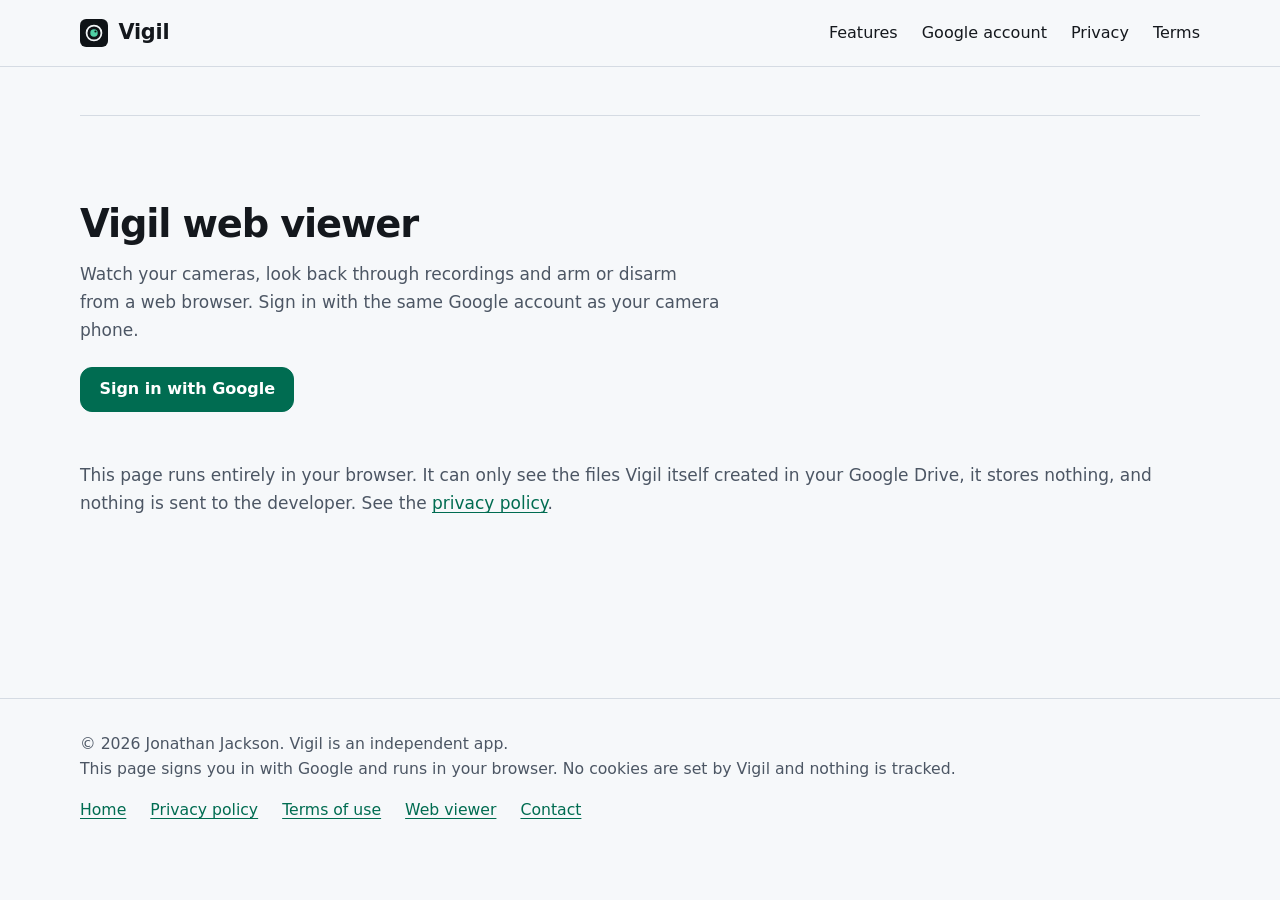
==== view/index.html @ 14001d72 "Add the web viewer and bring the site in line with the finished app Privacy policy updated for roles" ====
<!DOCTYPE html>
<html lang="en-GB">
<head>
<meta charset="utf-8">
<meta name="viewport" content="width=device-width, initial-scale=1">
<title>Web viewer | Vigil</title>
<meta name="description" content="Watch your Vigil cameras, play recordings and arm or disarm from a web browser.">
<meta name="author" content="Jonathan Jackson">
<link rel="canonical" href="https://customgpter.github.io/vigil/view/index.html">
<meta name="theme-color" content="#0b0d10" media="(prefers-color-scheme: dark)">
<meta name="theme-color" content="#f6f8fa" media="(prefers-color-scheme: light)">
<meta property="og:type" content="website">
<meta property="og:site_name" content="Vigil">
<meta property="og:title" content="Web viewer | Vigil">
<meta property="og:description" content="Watch your Vigil cameras, play recordings and arm or disarm from a web browser.">
<meta property="og:url" content="https://customgpter.github.io/vigil/view/index.html">
<meta property="og:locale" content="en_GB">
<meta name="twitter:card" content="summary">
<link rel="icon" href="../assets/favicon.svg" type="image/svg+xml">
<link rel="stylesheet" href="../assets/site.css?v=1">
<link rel="stylesheet" href="../assets/viewer.css?v=1">
<meta name="robots" content="noindex">

</head>
<body>
<a class="skip" href="#main">Skip to content</a>
<header class="masthead">
<div class="wrap">
<a class="brand" href="../" aria-label="Vigil home"><svg viewBox="0 0 64 64" aria-hidden="true"><rect width="64" height="64" rx="14" fill="#0f1317"/><circle cx="32" cy="32" r="17" fill="none" stroke="#f2f5f7" stroke-width="4"/><circle cx="32" cy="32" r="8.5" fill="#4fd1a5"/><circle cx="35.4" cy="28.6" r="2.5" fill="#0f1317"/></svg><span>Vigil</span></a>
<nav aria-label="Main"><ul><li><a href="../#features">Features</a></li><li><a href="../#google">Google account</a></li><li><a href="../privacy.html">Privacy</a></li><li><a href="../terms.html">Terms</a></li></ul></nav>
</div>
</header>
<main id="main" class="viewer">
<div class="wrap">

<section id="v-signin">
<h1>Vigil web viewer</h1>
<p class="vlede">Watch your cameras, look back through recordings and arm or disarm from a web browser. Sign in with the same Google account as your camera phone.</p>
<p><button type="button" class="vbtn primary" id="v-signin-btn">Sign in with Google</button></p>
<p class="vnote" id="v-signin-note" role="status"></p>
<p class="vnote">This page runs entirely in your browser. It can only see the files Vigil itself created in your Google Drive, it stores nothing, and nothing is sent to the developer. See the <a href="../privacy.html#website">privacy policy</a>.</p>
</section>

<div class="vrenew" id="v-renew" hidden>
<p>Google signs this page out after an hour. Renew now to carry on without a break.</p>
<button type="button" class="vbtn primary" id="v-renew-btn">Stay signed in</button>
</div>

<section id="v-home" hidden>
<div class="vbar"><h1>Your cameras</h1><span class="vaccount" id="v-account"></span><button type="button" class="vbtn" id="v-signout">Sign out</button></div>
<p class="vnote" id="v-home-note" role="status"></p>
<div class="vgrid" id="v-grid"></div>
<h2>Alerts while this page is open</h2>
<label class="vcheck"><input type="checkbox" id="v-notify"> Show them as notifications on this device too</label>
<p class="vnote" id="v-notify-note"></p>
<p class="vnote" id="v-alerts-empty">Nothing yet. New alerts appear here within about 15 seconds.</p>
<ul class="valerts" id="v-alerts" aria-live="polite"></ul>
</section>

<section id="v-camera" hidden>
<div class="vbar"><button type="button" class="vbtn" id="v-back">All cameras</button><h1 id="v-name"></h1><span class="vpill" id="v-status"></span></div>
<div class="vstage"><img id="v-still" alt="Latest still picture from the camera" hidden><video id="v-video" playsinline autoplay hidden></video></div>
<p class="vstage-note" id="v-stage-note" role="status"></p>
<div class="vcontrols">
<button type="button" class="vbtn" id="v-arm" aria-pressed="false">Arm</button>
<button type="button" class="vbtn danger" id="v-siren" aria-pressed="false">Siren</button>
<button type="button" class="vbtn" id="v-flash">Flash torch</button>
<button type="button" class="vbtn" id="v-mute">Mute</button>
<form class="vsay" id="v-say-form"><input type="text" id="v-say" maxlength="200" placeholder="Type something for the camera to say" aria-label="Something for the camera to say out loud"><button type="submit" class="vbtn">Say it</button></form>
</div>
<p class="vnote" id="v-note" role="status"></p>

<h2>Recordings</h2>
<div class="vday"><label for="v-day">Day</label><input type="date" id="v-day"><button type="button" class="vbtn" id="v-refresh">Refresh</button></div>
<div class="vrenew" id="v-locked" hidden><p id="v-locked-text"></p><button type="button" class="vbtn" id="v-locked-btn">Enter passphrase</button></div>
<p class="vfilm"><button type="button" class="vbtn" id="v-film" hidden>Play the day in a minute (time-lapse)</button></p>
<p class="vnote" id="v-rec-note" role="status"></p>
<ul class="vclips" id="v-clips"></ul>
</section>

<dialog class="vplayer" id="v-player" aria-labelledby="v-player-title">
<div class="vplayer-head"><h2 id="v-player-title"></h2><button type="button" class="vbtn" id="v-player-close">Close</button></div>
<p class="vnote" id="v-player-note" role="status"></p>
<video id="v-player-video" controls playsinline hidden></video>
<div class="vplayer-actions" id="v-player-actions" hidden>
<a id="v-player-save" href="#" download>Save to this device</a>
<button type="button" class="vbtn" id="v-player-star">Star to keep</button>
<button type="button" class="vbtn" id="v-player-delete">Delete</button>
</div>
</dialog>

<dialog class="vplayer vpass" id="v-pass" aria-labelledby="v-pass-title">
<form id="v-pass-form">
<h2 id="v-pass-title">Passphrase</h2>
<p class="vnote">Type the passphrase that was set on the camera phone. It stays in this page only and is forgotten when you close it.</p>
<p><input type="password" id="v-pass-input" autocomplete="off" aria-label="Passphrase"></p>
<p class="vnote problem" id="v-pass-note" role="status"></p>
<div class="vplayer-actions"><button type="submit" class="vbtn primary">Open recordings</button><button type="button" class="vbtn" id="v-pass-cancel">Cancel</button></div>
</form>
</dialog>

</div>
</main>
<footer class="colophon">
<div class="wrap">
<div>
<p>&copy; 2026 Jonathan Jackson. Vigil is an independent app.</p>
<p>This page signs you in with Google and runs in your browser. No cookies are set by Vigil and nothing is tracked.</p>
</div>
<nav aria-label="Footer"><ul>
<li><a href="../">Home</a></li>
<li><a href="../privacy.html">Privacy policy</a></li>
<li><a href="../terms.html">Terms of use</a></li>
<li><a href="../view/">Web viewer</a></li>
<li><a href="https://github.com/CustomGPTer/vigil/issues">Contact</a></li>
</ul></nav>
</div>
</footer>
<script src="https://accounts.google.com/gsi/client" async defer></script>
<script src="../assets/viewer.js?v=1" defer></script>
</body>
</html>
---- assets/site.css ----
:root{
  --page:#0b0d10; --panel:#12151a; --raised:#181c22; --ink:#eceff3; --soft:#9aa4b2; --rule:#232a33;
  --accent:#4fd1a5; --accent-ink:#00382a; --warn:#f5b94c; --rec:#ff4d4f;
  --sans:system-ui,-apple-system,"Segoe UI",Roboto,"Helvetica Neue",Arial,sans-serif;
  --mono:ui-monospace,SFMono-Regular,Menlo,Consolas,"Liberation Mono",monospace;
  color-scheme:dark light;
}
@media (prefers-color-scheme:light){
  :root{--page:#f6f8fa; --panel:#ffffff; --raised:#eff2f6; --ink:#14181d; --soft:#4c5664; --rule:#d5dbe3;
    --accent:#006c51; --accent-ink:#ffffff; --warn:#7a5900; --rec:#d92d2f}
}

*,*::before,*::after{box-sizing:border-box}
html{-webkit-text-size-adjust:100%;scroll-behavior:smooth}
@media (prefers-reduced-motion:reduce){html{scroll-behavior:auto}}
body{margin:0;background:var(--page);color:var(--ink);font:400 1.0625rem/1.65 var(--sans);text-rendering:optimizeLegibility}
img,svg{max-width:100%;display:block}
a{color:var(--accent);text-decoration-thickness:.06em;text-underline-offset:.18em}
a:hover{text-decoration-thickness:.12em}
:focus-visible{outline:3px solid var(--accent);outline-offset:3px;border-radius:4px}
code{font:.9em/1 var(--mono);overflow-wrap:anywhere}
.skip{position:absolute;left:-999px;top:0;background:var(--ink);color:var(--page);padding:.6rem 1rem;z-index:10}
.skip:focus{left:.5rem;top:.5rem}

.wrap{width:min(70rem,100% - 2.5rem);margin-inline:auto}
.measure{max-width:44rem}

/* ---------- masthead */
.masthead{border-bottom:1px solid var(--rule)}
.masthead .wrap{display:flex;flex-wrap:wrap;align-items:center;justify-content:space-between;gap:.5rem 2rem;padding-block:1rem}
.brand{display:inline-flex;align-items:center;gap:.65rem;font:700 1.3rem/1 var(--sans);color:var(--ink);text-decoration:none;letter-spacing:-.01em}
.brand svg{width:1.75rem;height:1.75rem;flex:none}
.masthead nav ul{display:flex;flex-wrap:wrap;gap:.25rem 1.5rem;list-style:none;margin:0;padding:0;font-size:1rem;line-height:1.4}
.masthead nav a{color:var(--ink);text-decoration:none;padding-block:.35rem;display:inline-block}
.masthead nav a:hover,.masthead nav a[aria-current="page"]{text-decoration:underline;text-decoration-color:var(--accent);text-decoration-thickness:.14em;text-underline-offset:.4em}

/* ---------- hero */
.hero{padding-block:clamp(2.5rem,7vw,5.5rem) clamp(2.5rem,6vw,4.5rem)}
.hero-grid{display:grid;gap:clamp(2rem,5vw,4rem);align-items:center}
@media (min-width:60rem){.hero-grid{grid-template-columns:minmax(0,5fr) minmax(0,6fr)}}
h1{font:700 clamp(2.4rem,6vw,4rem)/1.06 var(--sans);letter-spacing:-.03em;margin:0 0 1.4rem;text-wrap:balance}
.lede{font-size:clamp(1.12rem,2vw,1.28rem);line-height:1.58;color:var(--soft);margin:0 0 1.3rem;max-width:34rem}
.facts{font-size:1rem;line-height:1.5;color:var(--soft);margin:0}
.status{display:inline-flex;align-items:center;gap:.6rem;border:1px solid var(--rule);background:var(--panel);border-radius:999px;padding:.55rem 1.1rem;font-weight:700;font-size:1rem;margin:.4rem 0 1rem}
.status::before{content:"";width:.6rem;height:.6rem;border-radius:50%;background:var(--warn)}

/* the viewfinder: what the camera phone sees */
.view{position:relative;aspect-ratio:16/10;border-radius:20px;border:1px solid var(--rule);overflow:hidden;color:#eceff3;
  background:
    radial-gradient(120% 90% at 70% 10%,#22303a 0,#11171d 55%,#080a0d 100%)}
.view .floor{position:absolute;inset:auto 0 0 0;height:36%;background:linear-gradient(#0e1318,#06080a);border-top:1px solid #1d2630}
.view .door{position:absolute;left:11%;bottom:36%;width:17%;height:46%;border:2px solid #2b3945;border-bottom:0;border-radius:4px 4px 0 0;background:#0d1217}
.view .door::after{content:"";position:absolute;right:12%;top:52%;width:7%;aspect-ratio:1;border-radius:50%;background:#3a4b59}
.view .figure{position:absolute;left:52%;bottom:20%;width:9%;height:43%}
.view .figure::before{content:"";position:absolute;left:27%;top:0;width:46%;aspect-ratio:1;border-radius:50%;background:#33424f}
.view .figure::after{content:"";position:absolute;left:8%;right:8%;top:21%;bottom:0;border-radius:42% 42% 12% 12%;background:#2a3742}
.view .box{position:absolute;left:47.5%;bottom:17%;width:18%;height:50%;border:2px solid var(--accent);border-radius:6px}
.view .box span{position:absolute;left:-2px;top:-1.75rem;background:var(--accent);color:var(--accent-ink);font:700 .78rem/1 var(--sans);padding:.38rem .55rem;border-radius:4px;white-space:nowrap}
.view .pill{position:absolute;top:4.5%;font:700 .8rem/1 var(--sans);background:rgba(0,0,0,.6);padding:.5rem .8rem;border-radius:999px;display:inline-flex;align-items:center;gap:.5rem}
.view .pill::before{content:"";width:.5rem;height:.5rem;border-radius:50%;background:var(--dot)}
.view .watching{left:4%;--dot:#4fd1a5}
.view .rec{left:calc(4% + 7.6rem);--dot:#ff4d4f}
.view .stamp{position:absolute;left:4%;bottom:5%;font:700 .78rem/1 var(--mono);background:rgba(0,0,0,.45);padding:.45rem .6rem;border-radius:3px;letter-spacing:.02em}
.view .corner{position:absolute;width:7%;aspect-ratio:1;border:2px solid rgba(236,239,243,.5)}
.view .c1{right:4%;top:6%;border-left:0;border-bottom:0}
.view .c2{right:4%;bottom:6%;border-left:0;border-top:0}
@media (max-width:30rem){.view .rec{display:none}}
@media (prefers-reduced-motion:no-preference){
  .view .rec::before{animation:blink 1.4s ease-in-out infinite}
  .view .box{animation:lock .9s cubic-bezier(.2,.8,.25,1) .4s both}
  @keyframes blink{50%{opacity:.25}}
  @keyframes lock{from{opacity:0;transform:scale(1.18)}to{opacity:1;transform:none}}
}

/* ---------- sections */
section{padding-block:clamp(3rem,7vw,5.5rem)}
section{border-top:1px solid var(--rule)}
h2{font:700 clamp(1.65rem,3.3vw,2.3rem)/1.15 var(--sans);letter-spacing:-.02em;margin:0 0 1rem;text-wrap:balance}
h3{font:700 1.08rem/1.35 var(--sans);margin:0 0 .3rem}
p{margin:0 0 1rem}
.intro{color:var(--soft);max-width:40rem;margin-bottom:2.2rem}

.steps{list-style:none;counter-reset:s;margin:0;padding:0;display:grid;gap:2rem 3rem}
@media (min-width:52rem){.steps{grid-template-columns:repeat(3,minmax(0,1fr))}}
.steps li{counter-increment:s;border-top:2px solid var(--accent);padding-top:1rem}
.steps li::before{content:counter(s);font:700 1rem/1 var(--mono);color:var(--accent);display:block;margin-bottom:.7rem}
.steps p{margin:0;color:var(--soft)}

.features{display:grid;gap:0 3.5rem;margin:0}
@media (min-width:46rem){.features{grid-template-columns:repeat(2,minmax(0,1fr))}}
.features div{padding:1.15rem 0;border-top:1px solid var(--rule)}
.features dt{font-weight:700;font-size:1.08rem;line-height:1.35}
.features dd{margin:.25rem 0 0;color:var(--soft)}

.scroll{overflow-x:auto}
table{width:100%;border-collapse:collapse;font-size:1rem;line-height:1.5}
th,td{text-align:left;vertical-align:top;padding:.85rem 1.2rem .85rem 0;border-top:1px solid var(--rule)}
thead th{border-top:0;color:var(--soft);font-weight:400;padding-top:0}
tbody th{font-weight:700;min-width:11rem}
tr:last-child>*{border-bottom:1px solid var(--rule)}
.after-table{margin-top:1.5rem}

.plain{list-style:none;margin:0;padding:0;display:grid;gap:1.6rem 3rem}
@media (min-width:52rem){.plain{grid-template-columns:repeat(3,minmax(0,1fr))}}
.plain p{color:var(--soft);margin:0}

.faq{display:grid;gap:1.8rem 3.5rem}
@media (min-width:52rem){.faq{grid-template-columns:repeat(2,minmax(0,1fr))}}
.faq p{color:var(--soft);margin:0}

/* ---------- document pages */
.doc{padding-block:clamp(2.5rem,6vw,4.5rem) clamp(3rem,7vw,5rem)}
.doc h1{font-size:clamp(2.1rem,5vw,3.1rem)}
.doc .lede{max-width:none}
.doc h2{font-size:1.45rem;margin-top:2.8rem;scroll-margin-top:1.5rem}
.doc h3{margin-top:1.6rem}
.doc ul{padding-left:1.25rem;margin:0 0 1rem}
.doc li{margin:.4rem 0}
.contents{border-block:1px solid var(--rule);padding-block:1rem;margin-block:2rem;font-size:1rem;line-height:1.5}
.contents ul{list-style:none;margin:.4rem 0 0;padding:0;columns:2 14rem;column-gap:2rem}
.contents li{margin:.2rem 0;break-inside:avoid}
.note{border-left:3px solid var(--accent);padding:.2rem 0 .2rem 1.1rem;color:var(--soft)}

/* ---------- colophon */
.colophon{border-top:1px solid var(--rule);font-size:.98rem;line-height:1.6;color:var(--soft)}
.colophon .wrap{display:flex;flex-wrap:wrap;justify-content:space-between;gap:1rem 3rem;padding-block:2rem 2.6rem}
.colophon ul{display:flex;flex-wrap:wrap;gap:.3rem 1.5rem;list-style:none;margin:0;padding:0}
.colophon p{margin:0}

/* ---------- download */
.download{display:inline-block;background:var(--accent);color:var(--accent-ink);font:700 1.1rem/1 var(--sans);padding:1.05rem 1.5rem;border-radius:14px;text-decoration:none;margin:.4rem 0 1rem}
.download:hover{filter:brightness(1.08)}
---- assets/viewer.css ----
/* Vigil web viewer */
.viewer{padding-block:clamp(1.5rem,4vw,3rem) clamp(3rem,7vw,5rem)}
.viewer h1{font-size:clamp(1.7rem,4vw,2.4rem);margin:0}
.viewer h2{font-size:1.3rem;margin:2.4rem 0 .8rem}
.viewer [hidden]{display:none !important}
.vlede{color:var(--soft);max-width:40rem;margin:1rem 0 1.4rem}
.vnote{color:var(--soft);margin:.8rem 0;min-height:1.2em}
.vnote.problem{color:var(--rec)}

.vbtn{font:700 1rem/1 var(--sans);border:1px solid var(--rule);background:var(--panel);color:var(--ink);border-radius:12px;padding:.85rem 1.15rem;cursor:pointer}
.vbtn:hover{background:var(--raised)}
.vbtn:disabled{opacity:.5;cursor:not-allowed}
.vbtn.primary{background:var(--accent);border-color:var(--accent);color:var(--accent-ink)}
.vbtn.primary:hover{filter:brightness(1.08)}
.vbtn[aria-pressed="true"]{background:var(--accent);border-color:var(--accent);color:var(--accent-ink)}
.vbtn.danger[aria-pressed="true"]{background:var(--rec);border-color:var(--rec);color:#fff}

.vbar{display:flex;flex-wrap:wrap;align-items:center;gap:.6rem 1rem;margin-bottom:1.2rem}
.vbar h1{flex:1 1 12rem}
.vbar .vaccount{color:var(--soft);font-size:.95rem;overflow-wrap:anywhere}
.vrenew{display:flex;flex-wrap:wrap;align-items:center;gap:.6rem 1rem;border:1px solid var(--warn);border-radius:14px;padding:.8rem 1rem;margin-bottom:1.2rem}
.vrenew p{margin:0;flex:1 1 14rem}

.vgrid{display:grid;gap:1rem;grid-template-columns:repeat(auto-fill,minmax(min(100%,17rem),1fr))}
.vcard{display:flex;flex-direction:column;gap:.25rem;text-align:left;font:inherit;color:inherit;background:none;border:0;padding:0;cursor:pointer;border-radius:18px}
.vframe{position:relative;display:block;aspect-ratio:16/10;border-radius:18px;border:1px solid var(--rule);background:var(--raised);overflow:hidden}
.vframe img{width:100%;height:100%;object-fit:cover}
.vcard-name{font-weight:700;margin-top:.5rem;padding-inline:.3rem}
.vcard-detail{color:var(--soft);font-size:.92rem;padding-inline:.3rem}

.vpill{display:inline-flex;align-items:center;gap:.45rem;font:700 .8rem/1 var(--sans);background:rgba(0,0,0,.62);color:#fff;padding:.45rem .75rem;border-radius:999px}
.vpill::before{content:"";width:.5rem;height:.5rem;border-radius:50%;background:#9aa4b2}
.vpill.ok::before{background:#4fd1a5}
.vpill.warn::before{background:#f5b94c}
.vpill.rec::before{background:#ff4d4f}
.vframe .vpill{position:absolute;left:.6rem;top:.6rem}

.vstage{position:relative;background:#000;border-radius:18px;overflow:hidden;aspect-ratio:16/9;max-height:72vh;margin-inline:auto;border:1px solid var(--rule)}
.vstage video,.vstage img{position:absolute;inset:0;width:100%;height:100%;object-fit:contain}
.vstage-note{color:var(--soft);margin:.8rem 0 0;min-height:1.2em}
.vcontrols{display:flex;flex-wrap:wrap;gap:.6rem;margin-top:1rem;align-items:center}
.vsay{display:flex;gap:.6rem;flex:1 1 16rem}
.vsay input,.vday input{font:inherit;color:var(--ink);background:var(--panel);border:1px solid var(--rule);border-radius:12px;padding:.7rem .9rem;min-width:0}
.vsay input{flex:1}
.vday{display:flex;flex-wrap:wrap;align-items:center;gap:.6rem 1rem}

.vclips{list-style:none;margin:1rem 0 0;padding:0;display:grid;gap:.6rem}
.vclip{display:flex;align-items:center;gap:.9rem;width:100%;text-align:left;font:inherit;color:inherit;background:var(--panel);border:1px solid var(--rule);border-radius:14px;padding:.55rem;cursor:pointer}
.vclip:hover{background:var(--raised)}
.vclip-thumb{width:6.5rem;aspect-ratio:16/10;object-fit:cover;border-radius:10px;background:var(--raised);flex:none}
.vclip-words{display:flex;flex-direction:column;gap:.15rem;min-width:0}
.vclip-title{font-weight:700}
.vclip-detail{color:var(--soft);font-size:.92rem}
.vfilm{margin-top:1rem}

.valerts{list-style:none;margin:.8rem 0 0;padding:0;display:grid;gap:.4rem}
.valerts li{border:1px solid var(--rule);border-radius:12px;padding:.6rem .9rem;background:var(--panel)}
.valerts li.critical{border-color:var(--rec)}
.valerts li span{color:var(--soft)}
.vcheck{display:flex;align-items:center;gap:.6rem;margin:.4rem 0}
.vcheck input{width:1.15rem;height:1.15rem;accent-color:var(--accent)}

.vplayer{border:1px solid var(--rule);border-radius:18px;background:var(--panel);color:var(--ink);padding:1.2rem;width:min(60rem,100% - 2rem);max-height:calc(100% - 2rem)}
.vplayer::backdrop{background:rgba(0,0,0,.72)}
.vplayer-head{display:flex;align-items:center;gap:1rem;justify-content:space-between}
.vplayer-head h2{margin:0;font-size:1.2rem}
.vplayer video{width:100%;max-height:62vh;background:#000;border-radius:12px;margin-top:.8rem}
.vplayer-actions{display:flex;flex-wrap:wrap;gap:.6rem;margin-top:1rem;align-items:center}
.vplayer-actions a{font-weight:700}
.vpass{width:min(30rem,100% - 2rem)}
.vpass h2{margin:0 0 .4rem}
.vpass input{font:inherit;color:var(--ink);background:var(--page);border:1px solid var(--rule);border-radius:12px;padding:.7rem .9rem;width:100%}
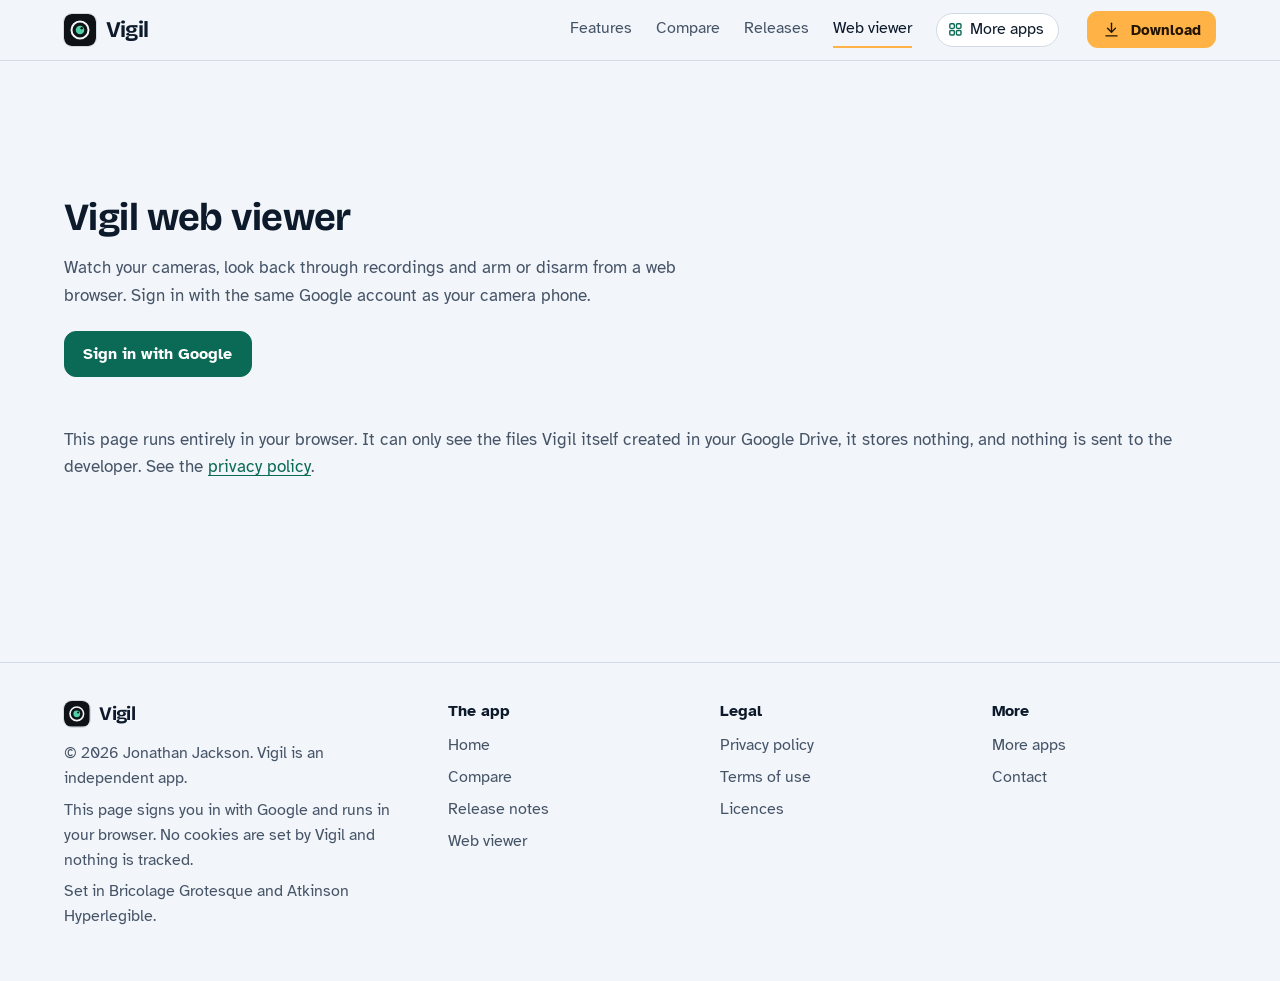
==== commit 970c14e8: "Redesign the site for the 1.0 release Add the download, a compare page, release notes, licences and " ====
--- a/view/index.html
+++ b/view/index.html
@@ -6,18 +6,25 @@
 <title>Web viewer | Vigil</title>
 <meta name="description" content="Watch your Vigil cameras, play recordings and arm or disarm from a web browser.">
 <meta name="author" content="Jonathan Jackson">
-<link rel="canonical" href="https://customgpter.github.io/vigil/view/index.html">
-<meta name="theme-color" content="#0b0d10" media="(prefers-color-scheme: dark)">
-<meta name="theme-color" content="#f6f8fa" media="(prefers-color-scheme: light)">
+<link rel="canonical" href="https://customgpter.github.io/vigil/view/">
+<meta name="theme-color" content="#f2f5f9" media="(prefers-color-scheme: light)">
+<meta name="theme-color" content="#0a111b" media="(prefers-color-scheme: dark)">
 <meta property="og:type" content="website">
 <meta property="og:site_name" content="Vigil">
 <meta property="og:title" content="Web viewer | Vigil">
 <meta property="og:description" content="Watch your Vigil cameras, play recordings and arm or disarm from a web browser.">
-<meta property="og:url" content="https://customgpter.github.io/vigil/view/index.html">
+<meta property="og:url" content="https://customgpter.github.io/vigil/view/">
+<meta property="og:image" content="https://customgpter.github.io/vigil/assets/og.png">
+<meta property="og:image:width" content="1200">
+<meta property="og:image:height" content="630">
+<meta property="og:image:alt" content="A night-time camera view of a hallway with a person outlined in the doorway, beside the Vigil name">
 <meta property="og:locale" content="en_GB">
-<meta name="twitter:card" content="summary">
+<meta name="twitter:card" content="summary_large_image">
 <link rel="icon" href="../assets/favicon.svg" type="image/svg+xml">
-<link rel="stylesheet" href="../assets/site.css?v=1">
+<link rel="apple-touch-icon" href="../assets/apple-touch-icon.png">
+<link rel="preload" href="../assets/fonts/bricolage-grotesque-latin.woff2" as="font" type="font/woff2" crossorigin>
+<link rel="preload" href="../assets/fonts/atkinson-hyperlegible-latin-400-normal.woff2" as="font" type="font/woff2" crossorigin>
+<link rel="stylesheet" href="../assets/site.css?v=2">
 <link rel="stylesheet" href="../assets/viewer.css?v=1">
 <meta name="robots" content="noindex">
 
@@ -27,7 +34,8 @@
 <header class="masthead">
 <div class="wrap">
 <a class="brand" href="../" aria-label="Vigil home"><svg viewBox="0 0 64 64" aria-hidden="true"><rect width="64" height="64" rx="14" fill="#0f1317"/><circle cx="32" cy="32" r="17" fill="none" stroke="#f2f5f7" stroke-width="4"/><circle cx="32" cy="32" r="8.5" fill="#4fd1a5"/><circle cx="35.4" cy="28.6" r="2.5" fill="#0f1317"/></svg><span>Vigil</span></a>
-<nav aria-label="Main"><ul><li><a href="../#features">Features</a></li><li><a href="../#google">Google account</a></li><li><a href="../privacy.html">Privacy</a></li><li><a href="../terms.html">Terms</a></li></ul></nav>
+<nav aria-label="Main"><ul><li><a href="../#features">Features</a></li><li><a href="../compare.html">Compare</a></li><li><a href="../releases.html">Releases</a></li><li class="wide"><a href="../view/" aria-current="page">Web viewer</a></li><li><a class="more-apps" href="../more-apps.html"><svg class="ico" viewBox="0 0 24 24" aria-hidden="true"><rect x="4" y="4" width="6.5" height="6.5" rx="1.6"/><rect x="13.5" y="4" width="6.5" height="6.5" rx="1.6"/><rect x="4" y="13.5" width="6.5" height="6.5" rx="1.6"/><rect x="13.5" y="13.5" width="6.5" height="6.5" rx="1.6"/></svg>More apps</a></li></ul></nav>
+<a class="button small" href="https://github.com/CustomGPTer/vigil/releases/latest/download/Vigil.apk"><svg class="ico" viewBox="0 0 24 24" aria-hidden="true"><path d="M12 4v11"/><path d="M7 10.5l5 5 5-5"/><path d="M5 20h14"/></svg>Download</a>
 </div>
 </header>
 <main id="main" class="viewer">
@@ -104,14 +112,24 @@
 <footer class="colophon">
 <div class="wrap">
 <div>
+<a class="brand" href="../" aria-label="Vigil home"><svg viewBox="0 0 64 64" aria-hidden="true"><rect width="64" height="64" rx="14" fill="#0f1317"/><circle cx="32" cy="32" r="17" fill="none" stroke="#f2f5f7" stroke-width="4"/><circle cx="32" cy="32" r="8.5" fill="#4fd1a5"/><circle cx="35.4" cy="28.6" r="2.5" fill="#0f1317"/></svg><span>Vigil</span></a>
 <p>&copy; 2026 Jonathan Jackson. Vigil is an independent app.</p>
 <p>This page signs you in with Google and runs in your browser. No cookies are set by Vigil and nothing is tracked.</p>
+<p>Set in Bricolage Grotesque and Atkinson Hyperlegible.</p>
 </div>
-<nav aria-label="Footer"><ul>
+<nav aria-label="The app"><h2>The app</h2><ul>
 <li><a href="../">Home</a></li>
+<li><a href="../compare.html">Compare</a></li>
+<li><a href="../releases.html">Release notes</a></li>
+<li><a href="../view/">Web viewer</a></li>
+</ul></nav>
+<nav aria-label="Legal"><h2>Legal</h2><ul>
 <li><a href="../privacy.html">Privacy policy</a></li>
 <li><a href="../terms.html">Terms of use</a></li>
-<li><a href="../view/">Web viewer</a></li>
+<li><a href="../licences.html">Licences</a></li>
+</ul></nav>
+<nav aria-label="More"><h2>More</h2><ul>
+<li><a href="../more-apps.html">More apps</a></li>
 <li><a href="https://github.com/CustomGPTer/vigil/issues">Contact</a></li>
 </ul></nav>
 </div>
--- a/assets/site.css
+++ b/assets/site.css
@@ -1,132 +1,296 @@
+@font-face{font-family:"Bricolage Grotesque";src:url("fonts/bricolage-grotesque-latin.woff2") format("woff2");font-weight:200 800;font-style:normal;font-display:swap}
+@font-face{font-family:"Atkinson Hyperlegible";src:url("fonts/atkinson-hyperlegible-latin-400-normal.woff2") format("woff2");font-weight:400;font-style:normal;font-display:swap}
+@font-face{font-family:"Atkinson Hyperlegible";src:url("fonts/atkinson-hyperlegible-latin-700-normal.woff2") format("woff2");font-weight:700;font-style:normal;font-display:swap}
+
+/* Daylight page, night-time camera. The lamp colour is kept for the one thing to press and for what the camera has seen. */
 :root{
-  --page:#0b0d10; --panel:#12151a; --raised:#181c22; --ink:#eceff3; --soft:#9aa4b2; --rule:#232a33;
-  --accent:#4fd1a5; --accent-ink:#00382a; --warn:#f5b94c; --rec:#ff4d4f;
-  --sans:system-ui,-apple-system,"Segoe UI",Roboto,"Helvetica Neue",Arial,sans-serif;
+  --page:#f2f5f9; --panel:#ffffff; --raised:#e8edf3; --ink:#0d1a2b; --soft:#465468; --rule:#d2dae4;
+  --accent:#0a6a55; --accent-ink:#ffffff; --warn:#8a5200; --rec:#d3302f;
+  --lamp:#ffb347; --lamp-ink:#231400; --lamp-text:#8a5200;
+  --night:#09111e; --night-2:#111d30; --night-3:#1a2a43; --night-ink:#eaf0f8; --night-soft:#9fb0c7; --night-rule:#24364f; --iris:#55d6ab;
+  --display:"Bricolage Grotesque","Atkinson Hyperlegible",system-ui,sans-serif;
+  --sans:"Atkinson Hyperlegible",system-ui,-apple-system,"Segoe UI",Roboto,sans-serif;
   --mono:ui-monospace,SFMono-Regular,Menlo,Consolas,"Liberation Mono",monospace;
-  color-scheme:dark light;
-}
-@media (prefers-color-scheme:light){
-  :root{--page:#f6f8fa; --panel:#ffffff; --raised:#eff2f6; --ink:#14181d; --soft:#4c5664; --rule:#d5dbe3;
-    --accent:#006c51; --accent-ink:#ffffff; --warn:#7a5900; --rec:#d92d2f}
+  color-scheme:light dark;
+}
+@media (prefers-color-scheme:dark){
+  :root{--page:#0a111b; --panel:#111a27; --raised:#182434; --ink:#e9eef5; --soft:#a0aec0; --rule:#243247;
+    --accent:#55d6ab; --accent-ink:#00281d; --warn:#ffb347; --rec:#ff6163; --lamp-text:#ffb347}
 }
 
 *,*::before,*::after{box-sizing:border-box}
-html{-webkit-text-size-adjust:100%;scroll-behavior:smooth}
+html{-webkit-text-size-adjust:100%;scroll-behavior:smooth;scroll-padding-top:5.5rem}
 @media (prefers-reduced-motion:reduce){html{scroll-behavior:auto}}
-body{margin:0;background:var(--page);color:var(--ink);font:400 1.0625rem/1.65 var(--sans);text-rendering:optimizeLegibility}
+body{margin:0;background:var(--page);color:var(--ink);font:400 1.0625rem/1.62 var(--sans);text-rendering:optimizeLegibility;-webkit-font-smoothing:antialiased}
 img,svg{max-width:100%;display:block}
-a{color:var(--accent);text-decoration-thickness:.06em;text-underline-offset:.18em}
-a:hover{text-decoration-thickness:.12em}
-:focus-visible{outline:3px solid var(--accent);outline-offset:3px;border-radius:4px}
+a{color:var(--accent);text-decoration-thickness:.07em;text-underline-offset:.2em}
+a:hover{text-decoration-thickness:.13em}
+:focus-visible{outline:3px solid var(--lamp);outline-offset:3px;border-radius:6px}
 code{font:.9em/1 var(--mono);overflow-wrap:anywhere}
-.skip{position:absolute;left:-999px;top:0;background:var(--ink);color:var(--page);padding:.6rem 1rem;z-index:10}
-.skip:focus{left:.5rem;top:.5rem}
-
-.wrap{width:min(70rem,100% - 2.5rem);margin-inline:auto}
+h1,h2,h3{font-family:var(--display);font-weight:700;letter-spacing:-.015em;line-height:1.08;margin:0;text-wrap:balance}
+p{margin:0 0 1rem}
+.skip{position:absolute;left:-999px;top:0;background:var(--ink);color:var(--page);padding:.6rem 1rem;z-index:30;border-radius:0 0 8px 0}
+.skip:focus{left:0}
+.sr{position:absolute;width:1px;height:1px;overflow:hidden;clip-path:inset(50%);white-space:nowrap}
+.wrap{width:min(72rem,100% - 2.5rem);margin-inline:auto}
 .measure{max-width:44rem}
+.ico{width:1.25em;height:1.25em;flex:none;fill:none;stroke:currentColor;stroke-width:1.75;stroke-linecap:round;stroke-linejoin:round}
 
 /* ---------- masthead */
-.masthead{border-bottom:1px solid var(--rule)}
-.masthead .wrap{display:flex;flex-wrap:wrap;align-items:center;justify-content:space-between;gap:.5rem 2rem;padding-block:1rem}
-.brand{display:inline-flex;align-items:center;gap:.65rem;font:700 1.3rem/1 var(--sans);color:var(--ink);text-decoration:none;letter-spacing:-.01em}
-.brand svg{width:1.75rem;height:1.75rem;flex:none}
-.masthead nav ul{display:flex;flex-wrap:wrap;gap:.25rem 1.5rem;list-style:none;margin:0;padding:0;font-size:1rem;line-height:1.4}
-.masthead nav a{color:var(--ink);text-decoration:none;padding-block:.35rem;display:inline-block}
-.masthead nav a:hover,.masthead nav a[aria-current="page"]{text-decoration:underline;text-decoration-color:var(--accent);text-decoration-thickness:.14em;text-underline-offset:.4em}
+.masthead{position:sticky;top:0;z-index:20;background:color-mix(in srgb,var(--page) 88%,transparent);-webkit-backdrop-filter:blur(14px) saturate(1.3);backdrop-filter:blur(14px) saturate(1.3);border-bottom:1px solid var(--rule)}
+.masthead .wrap{display:flex;flex-wrap:wrap;align-items:center;gap:.35rem 1.75rem;padding-block:.7rem}
+.brand{display:inline-flex;align-items:center;gap:.6rem;font:700 1.4rem/1 var(--display);letter-spacing:-.03em;color:var(--ink);text-decoration:none;margin-right:auto}
+.brand svg{width:2rem;height:2rem;flex:none;border-radius:.5rem;box-shadow:0 0 0 1px var(--rule)}
+.masthead nav ul{display:flex;flex-wrap:wrap;align-items:center;gap:.15rem 1.5rem;list-style:none;margin:0;padding:0;font-size:1rem;line-height:1.3}
+.masthead nav a{display:inline-flex;align-items:center;gap:.4rem;color:var(--soft);text-decoration:none;padding-block:.45rem;border-bottom:2px solid transparent}
+.masthead nav a:hover{color:var(--ink)}
+.masthead nav a[aria-current="page"]{color:var(--ink);border-bottom-color:var(--lamp)}
+.masthead nav a.more-apps{color:var(--ink);border:1px solid var(--rule);border-radius:999px;padding:.34rem .85rem .34rem .65rem;background:var(--panel)}
+.masthead nav a.more-apps .ico{width:1.05em;height:1.05em;color:var(--accent);stroke-width:2}
+.masthead nav a.more-apps:hover,.masthead nav a.more-apps[aria-current="page"]{border-color:var(--accent)}
+.button{display:inline-flex;align-items:center;gap:.6rem;background:var(--lamp);color:var(--lamp-ink);font:700 1.08rem/1.2 var(--sans);text-decoration:none;padding:.95rem 1.5rem;border-radius:14px;box-shadow:0 1px 0 rgba(255,255,255,.45) inset,0 12px 24px -14px rgba(138,82,0,.9)}
+.button:hover{background:#ffc56e}
+.button:active{transform:translateY(1px)}
+.button.small{font-size:.95rem;padding:.55rem .95rem;border-radius:11px;box-shadow:none}
+.button.quiet{background:none;box-shadow:none;border:1px solid var(--rule);color:var(--ink)}
+.button.quiet:hover{border-color:var(--ink);background:none}
+@media (max-width:52rem){
+  .masthead nav{order:3;flex:1 0 100%}
+  .masthead nav ul{gap:.1rem .85rem;font-size:.95rem}
+  .masthead nav .wide{display:none}
+}
+@media (max-width:24rem){.masthead nav a.more-apps .ico{display:none}.masthead nav a.more-apps{padding-inline:.7rem}}
 
 /* ---------- hero */
-.hero{padding-block:clamp(2.5rem,7vw,5.5rem) clamp(2.5rem,6vw,4.5rem)}
-.hero-grid{display:grid;gap:clamp(2rem,5vw,4rem);align-items:center}
-@media (min-width:60rem){.hero-grid{grid-template-columns:minmax(0,5fr) minmax(0,6fr)}}
-h1{font:700 clamp(2.4rem,6vw,4rem)/1.06 var(--sans);letter-spacing:-.03em;margin:0 0 1.4rem;text-wrap:balance}
-.lede{font-size:clamp(1.12rem,2vw,1.28rem);line-height:1.58;color:var(--soft);margin:0 0 1.3rem;max-width:34rem}
-.facts{font-size:1rem;line-height:1.5;color:var(--soft);margin:0}
-.status{display:inline-flex;align-items:center;gap:.6rem;border:1px solid var(--rule);background:var(--panel);border-radius:999px;padding:.55rem 1.1rem;font-weight:700;font-size:1rem;margin:.4rem 0 1rem}
-.status::before{content:"";width:.6rem;height:.6rem;border-radius:50%;background:var(--warn)}
-
-/* the viewfinder: what the camera phone sees */
-.view{position:relative;aspect-ratio:16/10;border-radius:20px;border:1px solid var(--rule);overflow:hidden;color:#eceff3;
-  background:
-    radial-gradient(120% 90% at 70% 10%,#22303a 0,#11171d 55%,#080a0d 100%)}
-.view .floor{position:absolute;inset:auto 0 0 0;height:36%;background:linear-gradient(#0e1318,#06080a);border-top:1px solid #1d2630}
-.view .door{position:absolute;left:11%;bottom:36%;width:17%;height:46%;border:2px solid #2b3945;border-bottom:0;border-radius:4px 4px 0 0;background:#0d1217}
-.view .door::after{content:"";position:absolute;right:12%;top:52%;width:7%;aspect-ratio:1;border-radius:50%;background:#3a4b59}
-.view .figure{position:absolute;left:52%;bottom:20%;width:9%;height:43%}
-.view .figure::before{content:"";position:absolute;left:27%;top:0;width:46%;aspect-ratio:1;border-radius:50%;background:#33424f}
-.view .figure::after{content:"";position:absolute;left:8%;right:8%;top:21%;bottom:0;border-radius:42% 42% 12% 12%;background:#2a3742}
-.view .box{position:absolute;left:47.5%;bottom:17%;width:18%;height:50%;border:2px solid var(--accent);border-radius:6px}
-.view .box span{position:absolute;left:-2px;top:-1.75rem;background:var(--accent);color:var(--accent-ink);font:700 .78rem/1 var(--sans);padding:.38rem .55rem;border-radius:4px;white-space:nowrap}
-.view .pill{position:absolute;top:4.5%;font:700 .8rem/1 var(--sans);background:rgba(0,0,0,.6);padding:.5rem .8rem;border-radius:999px;display:inline-flex;align-items:center;gap:.5rem}
-.view .pill::before{content:"";width:.5rem;height:.5rem;border-radius:50%;background:var(--dot)}
-.view .watching{left:4%;--dot:#4fd1a5}
-.view .rec{left:calc(4% + 7.6rem);--dot:#ff4d4f}
-.view .stamp{position:absolute;left:4%;bottom:5%;font:700 .78rem/1 var(--mono);background:rgba(0,0,0,.45);padding:.45rem .6rem;border-radius:3px;letter-spacing:.02em}
-.view .corner{position:absolute;width:7%;aspect-ratio:1;border:2px solid rgba(236,239,243,.5)}
-.view .c1{right:4%;top:6%;border-left:0;border-bottom:0}
-.view .c2{right:4%;bottom:6%;border-left:0;border-top:0}
-@media (max-width:30rem){.view .rec{display:none}}
+.hero{padding-block:clamp(2.2rem,6vw,4.75rem) clamp(2.5rem,6vw,4.5rem);overflow:hidden}
+.hero-grid{display:grid;gap:clamp(2.25rem,5vw,4rem);align-items:center}
+@media (min-width:62rem){.hero-grid{grid-template-columns:minmax(0,11fr) minmax(0,10fr)}}
+.hero h1{font-size:clamp(2.6rem,6vw,4.25rem);font-weight:800;line-height:1;letter-spacing:-.022em;margin-bottom:1.5rem}
+.lede{font-size:clamp(1.14rem,2vw,1.3rem);line-height:1.55;color:var(--soft);margin:0 0 1rem;max-width:34rem}
+.get{display:flex;flex-wrap:wrap;align-items:center;gap:.9rem 1.5rem;margin:1.8rem 0 1.1rem}
+.get .aside{font-weight:700;color:var(--ink)}
+.facts{font-size:.98rem;line-height:1.5;color:var(--soft);margin:0 0 .5rem;max-width:36rem}
+.pills{display:flex;flex-wrap:wrap;gap:.45rem;list-style:none;margin:0 0 1rem;padding:0;font-size:.95rem}
+.pills li{border:1px solid var(--rule);border-radius:999px;padding:.22rem .8rem;background:var(--panel);color:var(--soft)}
+
+/* the monitor: the camera's view, the day beneath it, and the alert it sends */
+.monitor{position:relative;max-width:36rem;margin-inline:auto;width:100%;padding-bottom:3.1rem}
+@media (min-width:62rem){.monitor{margin-inline:auto 0}}
+.screen{position:relative;background:var(--night);border-radius:22px;padding:.6rem;box-shadow:0 0 0 1px var(--night-rule),0 30px 60px -30px rgba(9,17,30,.75)}
+.cam{position:relative;border-radius:15px;overflow:hidden;aspect-ratio:16/10;background:#0b1626}
+.cam svg{width:100%;height:100%}
+.cam text{font:700 15px var(--sans);fill:#231400}
+.hud{position:absolute;display:inline-flex;align-items:center;gap:.4rem;font:700 .76rem/1 var(--sans);color:var(--night-ink);background:rgba(6,12,22,.62);border-radius:999px;padding:.38rem .65rem;letter-spacing:.01em}
+.hud i{width:.5rem;height:.5rem;border-radius:50%;background:var(--iris)}
+.hud.watching{left:.7rem;top:.7rem}
+.hud.rec{right:.7rem;top:.7rem}
+.hud.rec i{background:#ff5a5c}
+.hud.stamp{left:.7rem;bottom:.7rem;font:400 .74rem/1 var(--mono);border-radius:6px;color:#d5deea}
+.hud.place{right:.7rem;bottom:.7rem;border-radius:6px;font-weight:400;color:#d5deea}
+.day{padding:.85rem .55rem 2rem;color:var(--night-soft);font-size:.8rem;line-height:1.2}
+.day-head{display:flex;justify-content:space-between;margin-bottom:.6rem}
+.day-head b{color:var(--night-ink)}
+.track{position:relative;height:1.5rem;border-radius:7px;background:repeating-linear-gradient(90deg,var(--night-3) 0 1px,transparent 1px calc(100% / 24)),var(--night-2);box-shadow:inset 0 0 0 1px var(--night-rule)}
+.ev{position:absolute;top:3px;bottom:3px;width:max(5px,1.1%);border-radius:3px;background:var(--iris);left:var(--at)}
+.ev.seen{background:var(--lamp)}
+.now{position:absolute;top:-4px;bottom:-4px;left:var(--at);width:2px;background:var(--night-ink);border-radius:2px}
+.hours{display:flex;justify-content:space-between;margin-top:.4rem;font-size:.72rem}
+.alert{position:absolute;right:-.4rem;bottom:0;display:flex;align-items:center;gap:.75rem;width:min(19rem,88%);background:var(--panel);color:var(--ink);border:1px solid var(--rule);border-radius:16px;padding:.65rem .8rem;box-shadow:0 18px 36px -18px rgba(9,17,30,.55)}
+.alert .thumb{flex:none;width:3.1rem;height:3.1rem;border-radius:10px;background:linear-gradient(160deg,#16263d,#0b1626);position:relative;overflow:hidden}
+.alert .thumb::before{content:"";position:absolute;left:50%;bottom:0;width:38%;height:62%;translate:-50% 0;border-radius:40% 40% 0 0;background:#6f86a6}
+.alert .thumb::after{content:"";position:absolute;left:50%;top:14%;width:26%;aspect-ratio:1;translate:-50% 0;border-radius:50%;background:#8ea4c2}
+.alert b{display:block;font-size:.98rem;line-height:1.25}
+.alert span{display:block;font-size:.86rem;color:var(--soft);line-height:1.3}
+.alert .dot{flex:none;width:.6rem;height:.6rem;border-radius:50%;background:var(--lamp);margin-left:auto;box-shadow:0 0 0 4px color-mix(in srgb,var(--lamp) 25%,transparent)}
+@media (max-width:26rem){.alert{right:0}}
 @media (prefers-reduced-motion:no-preference){
-  .view .rec::before{animation:blink 1.4s ease-in-out infinite}
-  .view .box{animation:lock .9s cubic-bezier(.2,.8,.25,1) .4s both}
-  @keyframes blink{50%{opacity:.25}}
-  @keyframes lock{from{opacity:0;transform:scale(1.18)}to{opacity:1;transform:none}}
+  .cam .spill{animation:vg-in .9s ease-out .25s both}
+  .cam .who{animation:vg-step .9s cubic-bezier(.2,.8,.25,1) .9s both}
+  .cam .mark{animation:vg-lock .45s cubic-bezier(.3,1.4,.5,1) 1.7s both;transform-box:fill-box;transform-origin:center}
+  .hud.rec{animation:vg-in .3s ease-out 2.05s both}
+  .hud.rec i{animation:vg-blink 1.2s steps(2,jump-none) 2.3s 4}
+  .ev.seen,.now{animation:vg-pop .4s cubic-bezier(.3,1.5,.5,1) 2.4s both}
+  .alert{animation:vg-rise .6s cubic-bezier(.2,.8,.25,1) 2.9s both}
+  @keyframes vg-in{from{opacity:0}to{opacity:1}}
+  @keyframes vg-step{from{opacity:0;transform:translateX(18px)}to{opacity:1;transform:none}}
+  @keyframes vg-lock{from{opacity:0;transform:scale(1.12)}to{opacity:1;transform:none}}
+  @keyframes vg-blink{from{opacity:1}to{opacity:.25}}
+  @keyframes vg-pop{from{opacity:0;transform:scaleY(.2)}to{opacity:1;transform:none}}
+  @keyframes vg-rise{from{opacity:0;transform:translateY(14px)}to{opacity:1;transform:none}}
 }
 
 /* ---------- sections */
 section{padding-block:clamp(3rem,7vw,5.5rem)}
-section{border-top:1px solid var(--rule)}
-h2{font:700 clamp(1.65rem,3.3vw,2.3rem)/1.15 var(--sans);letter-spacing:-.02em;margin:0 0 1rem;text-wrap:balance}
-h3{font:700 1.08rem/1.35 var(--sans);margin:0 0 .3rem}
-p{margin:0 0 1rem}
-.intro{color:var(--soft);max-width:40rem;margin-bottom:2.2rem}
-
-.steps{list-style:none;counter-reset:s;margin:0;padding:0;display:grid;gap:2rem 3rem}
+section + section{border-top:1px solid var(--rule)}
+h2{font-size:clamp(1.8rem,3.6vw,2.6rem);margin-bottom:.9rem}
+h3{font:700 1.1rem/1.3 var(--sans);letter-spacing:0;margin:0 0 .3rem}
+.intro{color:var(--soft);max-width:40rem;margin-bottom:2.2rem;font-size:1.1rem}
+
+.promises{padding-block:0;border-block:1px solid var(--rule);background:var(--panel)}
+.promises ul{list-style:none;margin:0;padding:0;display:grid;grid-template-columns:repeat(auto-fit,minmax(min(100%,14rem),1fr))}
+.promises li{display:flex;gap:.8rem;align-items:flex-start;padding:1.4rem 1.5rem 1.4rem 0}
+.promises .ico{width:1.6rem;height:1.6rem;color:var(--accent);margin-top:.1rem}
+.promises b{display:block;line-height:1.3}
+.promises span{color:var(--soft);font-size:.96rem;line-height:1.45;display:block}
+.hero + .promises{border-top:1px solid var(--rule)}
+
+.steps{list-style:none;counter-reset:s;margin:0;padding:0;display:grid;gap:1.25rem}
 @media (min-width:52rem){.steps{grid-template-columns:repeat(3,minmax(0,1fr))}}
-.steps li{counter-increment:s;border-top:2px solid var(--accent);padding-top:1rem}
-.steps li::before{content:counter(s);font:700 1rem/1 var(--mono);color:var(--accent);display:block;margin-bottom:.7rem}
+.steps li{counter-increment:s;background:var(--panel);border:1px solid var(--rule);border-radius:18px;padding:1.4rem 1.4rem 1.5rem}
+.steps li::before{content:counter(s);display:grid;place-items:center;width:2rem;height:2rem;border-radius:50%;background:var(--ink);color:var(--page);font:700 1rem/1 var(--display);margin-bottom:1rem}
 .steps p{margin:0;color:var(--soft)}
 
-.features{display:grid;gap:0 3.5rem;margin:0}
-@media (min-width:46rem){.features{grid-template-columns:repeat(2,minmax(0,1fr))}}
-.features div{padding:1.15rem 0;border-top:1px solid var(--rule)}
-.features dt{font-weight:700;font-size:1.08rem;line-height:1.35}
-.features dd{margin:.25rem 0 0;color:var(--soft)}
+.notices{display:grid;gap:1.25rem}
+@media (min-width:52rem){.notices{grid-template-columns:repeat(2,minmax(0,1fr))}}
+.sense{background:var(--night);color:var(--night-ink);border-radius:20px;padding:1.5rem 1.5rem 1.6rem;box-shadow:0 0 0 1px var(--night-rule)}
+.sense h3{font:700 1.35rem/1.2 var(--display);letter-spacing:-.02em;margin-bottom:.35rem}
+.sense p{color:var(--night-soft);margin-bottom:1.1rem}
+.chips{display:flex;flex-wrap:wrap;gap:.5rem;list-style:none;margin:0;padding:0}
+.chips li{display:inline-flex;align-items:center;gap:.45rem;border:1px solid var(--night-rule);background:var(--night-2);border-radius:10px;padding:.42rem .75rem .42rem .6rem;font-size:.98rem;line-height:1.2}
+.chips .ico{color:var(--lamp)}
+
+.groups{display:grid;gap:0}
+.group{display:grid;gap:.4rem 3rem;padding-block:1.6rem;border-top:1px solid var(--rule)}
+.group:last-child{border-bottom:1px solid var(--rule)}
+@media (min-width:56rem){.group{grid-template-columns:13rem minmax(0,1fr)}}
+.group > h3{font:700 1.3rem/1.2 var(--display);letter-spacing:-.02em;color:var(--ink)}
+.group dl{margin:0;display:grid;gap:1.1rem 2.5rem}
+@media (min-width:40rem){.group dl{grid-template-columns:repeat(2,minmax(0,1fr))}}
+.group dt{font-weight:700;line-height:1.35}
+.group dd{margin:.2rem 0 0;color:var(--soft)}
+
+.setups{display:grid;gap:1.25rem}
+@media (min-width:52rem){.setups{grid-template-columns:repeat(2,minmax(0,1fr))}}
+.setup{background:var(--panel);border:1px solid var(--rule);border-radius:20px;padding:1.5rem}
+.setup h3{font:700 1.35rem/1.2 var(--display);letter-spacing:-.02em;margin-bottom:.9rem}
+.setup .kit{display:flex;align-items:center;gap:.6rem;color:var(--soft);font-size:.95rem;margin-bottom:1rem}
+.setup .kit .ico{width:1.9rem;height:1.9rem;color:var(--ink);stroke-width:1.5}
+.setup .kit .to{width:1.2rem;height:1.2rem;color:var(--soft)}
+.ticks{list-style:none;margin:0;padding:0;display:grid;gap:.5rem}
+.ticks li{position:relative;padding-left:1.7rem;color:var(--soft)}
+.ticks li::before{content:"";position:absolute;left:.15rem;top:.42em;width:.75rem;height:.42rem;border-left:2.5px solid var(--accent);border-bottom:2.5px solid var(--accent);rotate:-45deg}
+
+.modes{list-style:none;margin:0;padding:0;display:grid;gap:1.25rem}
+@media (min-width:52rem){.modes{grid-template-columns:repeat(3,minmax(0,1fr))}}
+.modes li{border-top:3px solid var(--ink);padding-top:1rem}
+.modes p{color:var(--soft);margin:0}
 
 .scroll{overflow-x:auto}
-table{width:100%;border-collapse:collapse;font-size:1rem;line-height:1.5}
+table{width:100%;border-collapse:collapse}
 th,td{text-align:left;vertical-align:top;padding:.85rem 1.2rem .85rem 0;border-top:1px solid var(--rule)}
 thead th{border-top:0;color:var(--soft);font-weight:400;padding-top:0}
 tbody th{font-weight:700;min-width:11rem}
 tr:last-child>*{border-bottom:1px solid var(--rule)}
 .after-table{margin-top:1.5rem}
+/* On a phone a table becomes a stack: the row's name, then its cells side by side. */
+@media (max-width:40rem){
+  table:not(.cmp),table:not(.cmp) thead,table:not(.cmp) tbody{display:block}
+  table:not(.cmp) tr{display:flex;flex-wrap:wrap;gap:.3rem 1.1rem;padding:.9rem 0;border-top:1px solid var(--rule)}
+  table:not(.cmp) thead tr{border-top:0;padding-top:0}
+  table:not(.cmp) tbody tr:last-child{border-bottom:1px solid var(--rule)}
+  table:not(.cmp) th,table:not(.cmp) td{display:block;border:0;padding:0;flex:1 1 0;min-width:0;overflow-wrap:break-word}
+  table:not(.cmp) tr>:first-child{flex:0 0 100%;min-width:0}
+}
 
 .plain{list-style:none;margin:0;padding:0;display:grid;gap:1.6rem 3rem}
 @media (min-width:52rem){.plain{grid-template-columns:repeat(3,minmax(0,1fr))}}
 .plain p{color:var(--soft);margin:0}
 
-.faq{display:grid;gap:1.8rem 3.5rem}
-@media (min-width:52rem){.faq{grid-template-columns:repeat(2,minmax(0,1fr))}}
-.faq p{color:var(--soft);margin:0}
+.faq{display:grid;gap:0 3rem;align-items:start}
+@media (min-width:56rem){.faq{grid-template-columns:repeat(2,minmax(0,1fr))}}
+.faq details{border-top:1px solid var(--rule);padding:.15rem 0}
+.faq summary{cursor:pointer;list-style:none;display:flex;align-items:flex-start;justify-content:space-between;gap:1rem;font-weight:700;padding:.85rem 0;line-height:1.35}
+.faq summary::-webkit-details-marker{display:none}
+.faq summary::after{content:"";flex:none;width:.6rem;height:.6rem;margin:.3rem .25rem 0 0;border-right:2px solid var(--soft);border-bottom:2px solid var(--soft);rotate:45deg;transition:rotate .15s}
+.faq details[open] summary::after{rotate:-135deg;margin-top:.55rem}
+.faq details p{color:var(--soft);margin:0 0 1.1rem;max-width:36rem}
+@media (prefers-reduced-motion:reduce){.faq summary::after{transition:none}}
+
+.closing{background:var(--night);color:var(--night-ink);border-top:0}
+.closing .wrap{display:grid;gap:1.5rem 3rem;align-items:center}
+@media (min-width:52rem){.closing .wrap{grid-template-columns:minmax(0,1fr) auto}}
+.closing h2{margin-bottom:.5rem}
+.closing p{color:var(--night-soft);margin:0;max-width:36rem}
+.closing a:not(.button){color:var(--iris)}
+section + .closing{border-top:0}
 
 /* ---------- document pages */
 .doc{padding-block:clamp(2.5rem,6vw,4.5rem) clamp(3rem,7vw,5rem)}
-.doc h1{font-size:clamp(2.1rem,5vw,3.1rem)}
+.doc h1{font-size:clamp(2.2rem,5vw,3.2rem);font-weight:800;letter-spacing:-.02em;margin-bottom:1.2rem}
 .doc .lede{max-width:none}
-.doc h2{font-size:1.45rem;margin-top:2.8rem;scroll-margin-top:1.5rem}
+.doc h2{font-size:1.6rem;margin-top:2.8rem;margin-bottom:.7rem;scroll-margin-top:5.5rem}
 .doc h3{margin-top:1.6rem}
 .doc ul{padding-left:1.25rem;margin:0 0 1rem}
 .doc li{margin:.4rem 0}
-.contents{border-block:1px solid var(--rule);padding-block:1rem;margin-block:2rem;font-size:1rem;line-height:1.5}
+.doc a{overflow-wrap:anywhere}
+.contents{border-block:1px solid var(--rule);padding-block:1rem;margin-block:2rem}
 .contents ul{list-style:none;margin:.4rem 0 0;padding:0;columns:2 14rem;column-gap:2rem}
 .contents li{margin:.2rem 0;break-inside:avoid}
-.note{border-left:3px solid var(--accent);padding:.2rem 0 .2rem 1.1rem;color:var(--soft)}
+.note{border-left:3px solid var(--lamp);padding:.2rem 0 .2rem 1.1rem;color:var(--soft)}
+.key{font-size:.95rem;line-height:1.55;color:var(--soft);margin:0 0 .6rem}
+.sum{font-size:.95rem;overflow-wrap:anywhere}
+
+/* ---------- compare */
+.cmp{min-width:44rem;margin:1.4rem 0 1rem}
+.cmp th,.cmp td{padding:.85rem .9rem}
+.cmp thead th{color:var(--ink);font-weight:700;vertical-align:bottom;padding-top:.85rem}
+.cmp small{display:block;font-weight:400;font-size:.84rem;line-height:1.35;color:var(--soft)}
+.cmp tbody th{min-width:13rem;padding-left:0}
+.cmp thead th:first-child{padding-left:0}
+.cmp .ours{background:var(--panel);box-shadow:inset 1px 0 var(--rule),inset -1px 0 var(--rule)}
+.yes{color:var(--accent);font-weight:700}
+.pay{color:var(--lamp-text);font-weight:700}
+.na{color:var(--soft)}
+.cmp .app{display:none}
+@media (max-width:54rem){
+  .cmp{min-width:0}
+  .cmp thead{position:absolute;width:1px;height:1px;overflow:hidden;clip-path:inset(50%)}
+  .cmp tbody,.cmp tr,.cmp th,.cmp td{display:block}
+  .cmp tr{padding:1rem 0;border-top:1px solid var(--rule)}
+  .cmp th,.cmp td{border:0;padding:0}
+  .cmp tbody th{min-width:0;margin-bottom:.55rem}
+  .cmp td{display:grid;grid-template-columns:7.5rem 1fr;gap:.75rem;padding:.22rem 0}
+  .cmp .app{display:block;font-weight:400;color:var(--soft)}
+  .cmp .ours{background:none;box-shadow:none}
+  .cmp .ours .app{color:var(--ink);font-weight:700}
+}
+
+/* ---------- release notes */
+.release{border-top:1px solid var(--rule);margin-top:2.4rem;padding-top:1.9rem;scroll-margin-top:5.5rem}
+.doc .release h2{margin-top:0}
+.contents + .release{border-top:0;margin-top:0;padding-top:.4rem}
+.ver{font-weight:700;font-size:.95rem;color:var(--lamp-text);margin:0 0 .5rem}
+.when{color:var(--soft);margin:-.2rem 0 .2rem}
+.tag{display:inline-block;background:var(--accent);color:var(--accent-ink);border-radius:999px;font-weight:700;font-size:.8rem;padding:.08rem .6rem;margin-right:.6rem}
+.doc .release h3{font-size:1rem;color:var(--ink);margin:1.3rem 0 .2rem}
+.release ul{margin-bottom:0}
+
+/* ---------- more apps */
+.mapps{list-style:none;margin:2.2rem 0 0;padding:0;display:grid;gap:1.4rem}
+@media (min-width:50rem){.mapps{grid-template-columns:repeat(2,minmax(0,1fr))}}
+.doc .mapps{padding-left:0}
+.doc .mapp{margin:0}
+.mapp{display:flex;flex-direction:column;background:var(--panel);border:1px solid var(--rule);border-radius:20px;overflow:hidden}
+.mapp-cover{position:relative;height:6.5rem;background:linear-gradient(135deg,var(--b),var(--b2));overflow:hidden}
+.mapp-cover svg{position:absolute;right:-1.2rem;top:-1.6rem;width:11rem;height:11rem;max-width:none;opacity:.22}
+.mapp-body{display:flex;flex-direction:column;flex:1;padding:0 1.4rem 1.4rem}
+.mapp-icon{width:4.25rem;height:4.25rem;border-radius:1rem;margin-top:-2.1rem;position:relative;box-shadow:0 0 0 4px var(--panel)}
+.mapp h2{font-size:1.6rem;margin:.85rem 0 .1rem}
+.mapp-kind{color:var(--soft);margin:0 0 .7rem}
+.mapp-say{margin:0 0 1.1rem}
+.mapp-go{display:flex;flex-wrap:wrap;align-items:center;gap:.7rem 1.3rem;margin:auto 0 0}
+.mapp-go .button{padding:.75rem 1.15rem;font-size:1rem;border-radius:12px}
+.mapp-site{font-weight:700}
+.mapp-needs{font-size:.9rem;color:var(--soft);margin:.9rem 0 0}
 
 /* ---------- colophon */
-.colophon{border-top:1px solid var(--rule);font-size:.98rem;line-height:1.6;color:var(--soft)}
-.colophon .wrap{display:flex;flex-wrap:wrap;justify-content:space-between;gap:1rem 3rem;padding-block:2rem 2.6rem}
-.colophon ul{display:flex;flex-wrap:wrap;gap:.3rem 1.5rem;list-style:none;margin:0;padding:0}
-.colophon p{margin:0}
-
-/* ---------- download */
-.download{display:inline-block;background:var(--accent);color:var(--accent-ink);font:700 1.1rem/1 var(--sans);padding:1.05rem 1.5rem;border-radius:14px;text-decoration:none;margin:.4rem 0 1rem}
-.download:hover{filter:brightness(1.08)}
+.colophon{border-top:1px solid var(--rule);color:var(--soft);font-size:.98rem;line-height:1.6}
+.colophon .wrap{display:grid;gap:2rem 3rem;padding-block:2.4rem 2.8rem}
+@media (min-width:52rem){.colophon .wrap{grid-template-columns:minmax(0,1.5fr) repeat(3,minmax(0,1fr))}}
+.colophon p{margin:0 0 .4rem;max-width:26rem}
+.colophon .brand{font-size:1.2rem;margin-bottom:.9rem}
+.colophon .brand svg{width:1.6rem;height:1.6rem}
+.colophon h2{font:700 .98rem/1.3 var(--sans);letter-spacing:0;color:var(--ink);margin:0 0 .5rem}
+.colophon ul{list-style:none;margin:0;padding:0}
+.colophon li a{display:inline-block;padding-block:.22rem;color:var(--soft);text-decoration:none}
+.colophon li a:hover{color:var(--ink);text-decoration:underline}
